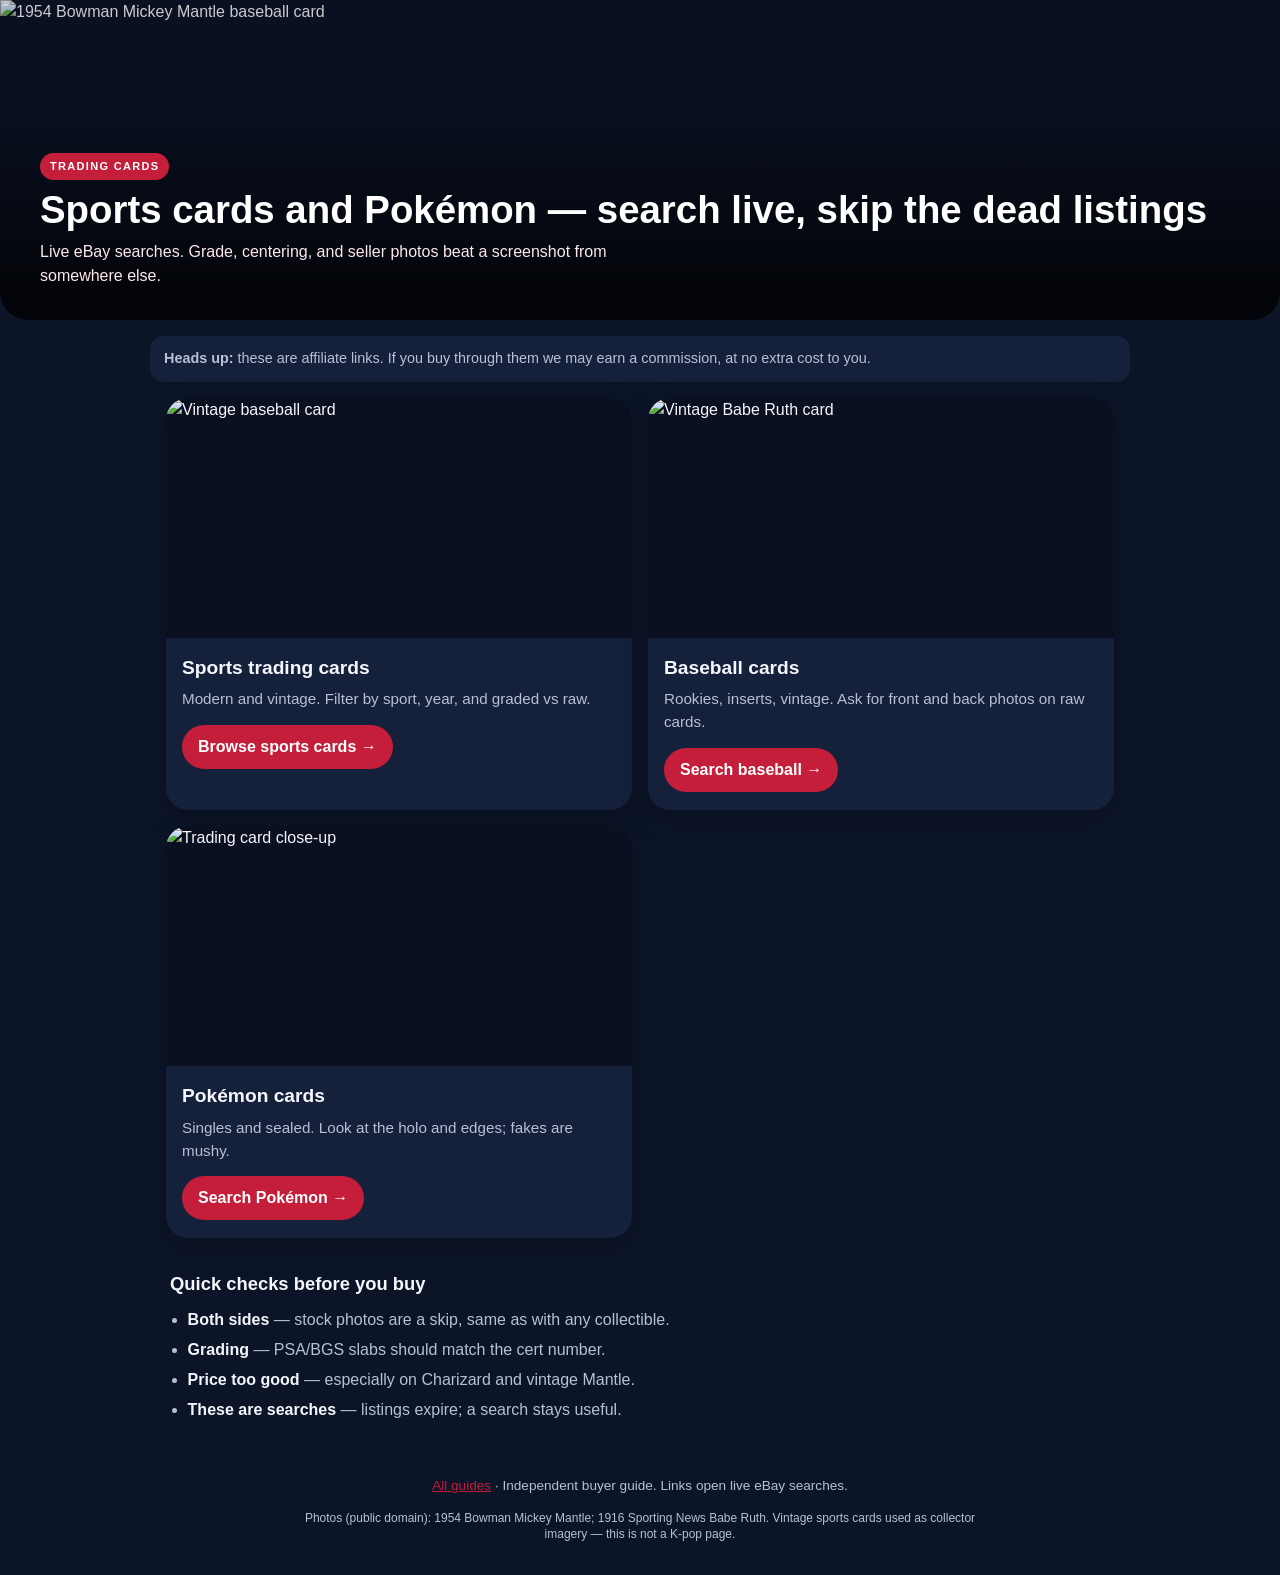
==== cards.html @ bcef8f26 "Add niche buyer guides with matching photos" ====
<!DOCTYPE html>
<html lang="en">
<head>
  <meta charset="utf-8">
  <meta name="viewport" content="width=device-width, initial-scale=1">
  <title>Sports cards &amp; Pokémon on eBay</title>
  <meta name="description" content="Live eBay searches for sports trading cards, baseball cards, and Pokémon cards.">
  <style>
:root { --bg:#0c1428; --ink:#f4f6fb; --muted:#b7c0d4; --card:#15203a; --accent:#c41e3a; --accent-ink:#fff; --lede:#fde8ec; }
* { box-sizing: border-box; }
html, body { margin: 0; padding: 0; }
body { font-family: "Segoe UI", "Helvetica Neue", Arial, sans-serif; background: var(--bg); color: var(--ink); line-height: 1.5; }
.hero { position: relative; overflow: hidden; border-radius: 0 0 28px 28px; }
.hero-img { width: 100%; height: 320px; object-fit: cover; display: block; }
.hero-scrim { position: absolute; inset: 0; background: linear-gradient(to top, rgba(0,0,0,.78) 8%, rgba(0,0,0,.18) 70%); }
.hero-copy { position: absolute; left: 0; right: 0; bottom: 0; padding: 28px 20px 24px; color: #fff; }
.kicker { display: inline-block; margin: 0 0 8px; background: var(--accent); color: var(--accent-ink, #fff); font-size: 11px; font-weight: 700; letter-spacing: .12em; text-transform: uppercase; padding: 5px 10px; border-radius: 999px; }
.hero h1 { margin: 0 0 8px; font-size: clamp(1.6rem, 4.5vw, 2.4rem); line-height: 1.15; font-weight: 800; }
.lede { margin: 0; color: var(--lede, #eee); font-size: 1rem; max-width: 36rem; }
.disclosure { margin: 16px 16px 8px; padding: 12px 14px; background: var(--card); border-radius: 14px; font-size: .9rem; color: var(--muted); }
.grid { display: grid; gap: 16px; padding: 8px 16px 24px; }
@media (min-width: 720px) {
  .grid { grid-template-columns: 1fr 1fr; max-width: 980px; margin: 0 auto; }
  .hero-copy { padding: 36px 40px 32px; }
  .disclosure { max-width: 980px; margin-left: auto; margin-right: auto; }
}
.card { display: flex; flex-direction: column; background: var(--card); border-radius: 22px; overflow: hidden; text-decoration: none; color: inherit; box-shadow: 0 10px 30px rgba(0,0,0,.18); transition: transform .15s ease, box-shadow .15s ease; }
.card:hover, .card:focus-visible { transform: translateY(-4px); box-shadow: 0 16px 40px color-mix(in srgb, var(--accent) 35%, transparent); outline: none; }
.card img { width: 100%; height: 190px; object-fit: cover; display: block; background: #222; }
.card-body { padding: 16px 16px 18px; }
.card h2 { margin: 0 0 6px; font-size: 1.2rem; }
.card p { margin: 0 0 14px; color: var(--muted); font-size: .95rem; }
.btn { display: inline-block; background: var(--accent); color: var(--accent-ink, #fff); font-weight: 700; padding: 10px 16px; border-radius: 999px; }
.btn::after { content: " →"; }
.tips { max-width: 980px; margin: 0 auto 32px; padding: 8px 20px 0; }
.tips h2 { margin: 0 0 10px; font-size: 1.15rem; }
.tips ul { margin: 0; padding-left: 1.1rem; color: var(--muted); }
.tips li { margin-bottom: 6px; }
.tips strong { color: var(--ink); }
footer { text-align: center; padding: 8px 16px 32px; color: var(--muted); font-size: .85rem; }
footer a { color: var(--accent); }
.credits { font-size: .75rem; max-width: 42rem; margin: 8px auto 0; line-height: 1.4; }
.card img { object-fit: contain; background:#0a1020; height: 240px; }
  </style>
</head>
<body>
  <header class="hero">
    <img class="hero-img" src="img/mantle-card.jpg" alt="1954 Bowman Mickey Mantle baseball card">
    <div class="hero-scrim"></div>
    <div class="hero-copy">
      <p class="kicker">Trading cards</p>
      <h1>Sports cards and Pokémon — search live, skip the dead listings</h1>
      <p class="lede">Live eBay searches. Grade, centering, and seller photos beat a screenshot from somewhere else.</p>
    </div>
  </header>
  <p class="disclosure"><strong>Heads up:</strong> these are affiliate links. If you buy through them we may earn a commission, at no extra cost to you.</p>
  <main class="grid" aria-label="Search links">
    <a class="card" href="https://www.ebay.com/sch/i.html?_nkw=sports+trading+cards&mkcid=1&mkrid=711-53200-19255-0&siteid=0&campid=5338419700&customid=sports-cards&toolid=10001&mkevt=1" target="_blank" rel="nofollow sponsored noopener">
      <img src="img/mantle-card.jpg" alt="Vintage baseball card">
      <div class="card-body">
        <h2>Sports trading cards</h2>
        <p>Modern and vintage. Filter by sport, year, and graded vs raw.</p>
        <span class="btn">Browse sports cards</span>
      </div>
    </a>
    <a class="card" href="https://www.ebay.com/sch/i.html?_nkw=baseball+cards&mkcid=1&mkrid=711-53200-19255-0&siteid=0&campid=5338419700&customid=baseball&toolid=10001&mkevt=1" target="_blank" rel="nofollow sponsored noopener">
      <img src="img/babe-ruth-card.jpg" alt="Vintage Babe Ruth card">
      <div class="card-body">
        <h2>Baseball cards</h2>
        <p>Rookies, inserts, vintage. Ask for front and back photos on raw cards.</p>
        <span class="btn">Search baseball</span>
      </div>
    </a>
    <a class="card" href="https://www.ebay.com/sch/i.html?_nkw=pokemon+cards&mkcid=1&mkrid=711-53200-19255-0&siteid=0&campid=5338419700&customid=pokemon&toolid=10001&mkevt=1" target="_blank" rel="nofollow sponsored noopener">
      <img src="img/mantle-card.jpg" alt="Trading card close-up">
      <div class="card-body">
        <h2>Pokémon cards</h2>
        <p>Singles and sealed. Look at the holo and edges; fakes are mushy.</p>
        <span class="btn">Search Pokémon</span>
      </div>
    </a>
  </main>
  <section class="tips">
    <h2>Quick checks before you buy</h2>
    <ul>
      <li><strong>Both sides</strong> — stock photos are a skip, same as with any collectible.</li>
      <li><strong>Grading</strong> — PSA/BGS slabs should match the cert number.</li>
      <li><strong>Price too good</strong> — especially on Charizard and vintage Mantle.</li>
      <li><strong>These are searches</strong> — listings expire; a search stays useful.</li>
    </ul>
  </section>
  <footer>
    <p><a href="hub.html">All guides</a> · Independent buyer guide. Links open live eBay searches.</p>
    <p class="credits">Photos (public domain): 1954 Bowman Mickey Mantle; 1916 Sporting News Babe Ruth. Vintage sports cards used as collector imagery — this is not a K-pop page.</p>
    
  </footer>
</body>
</html>
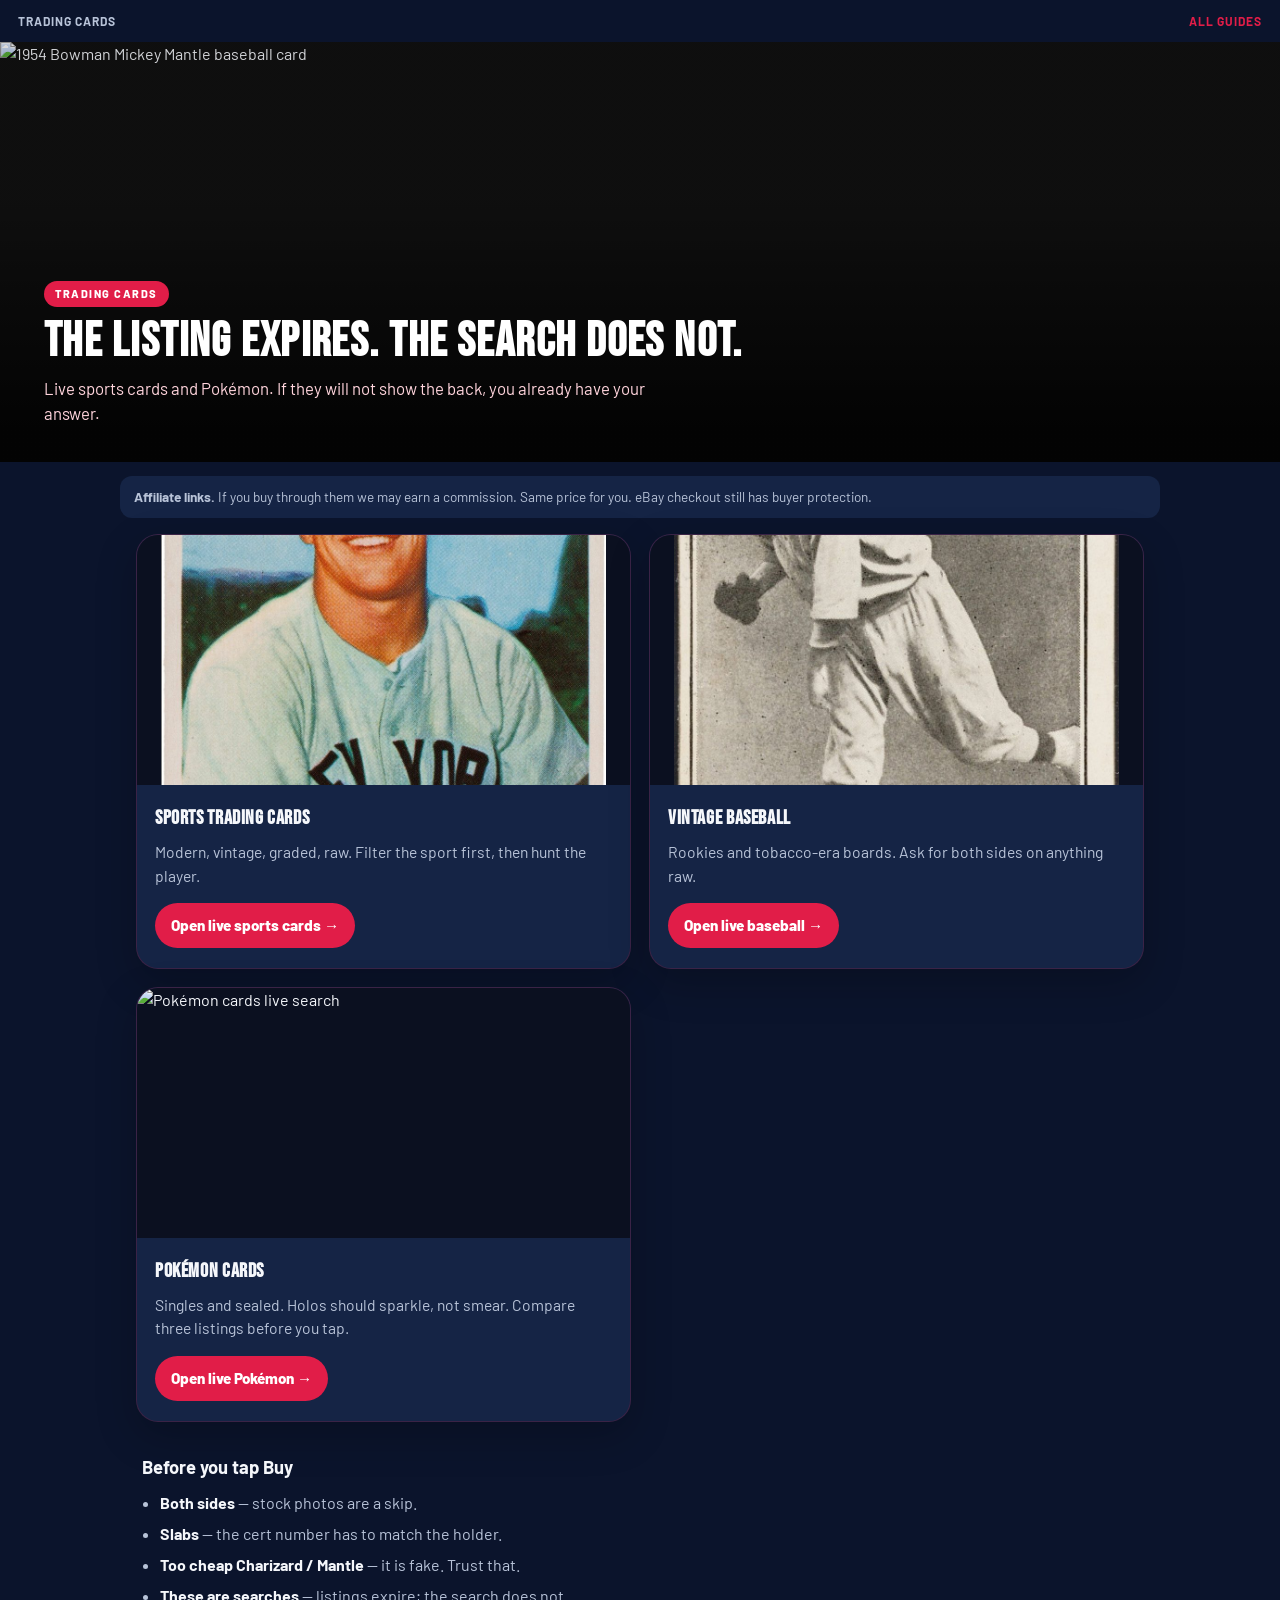
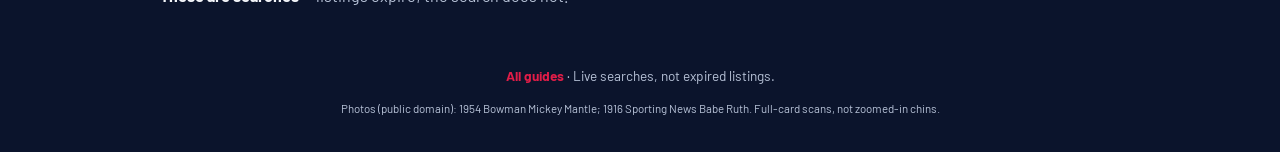
==== commit 51cb0ad4: "Polish niche guides — copy and photos." ====
--- a/cards.html
+++ b/cards.html
@@ -3,96 +3,100 @@
 <head>
   <meta charset="utf-8">
   <meta name="viewport" content="width=device-width, initial-scale=1">
-  <title>Sports cards &amp; Pokémon on eBay</title>
-  <meta name="description" content="Live eBay searches for sports trading cards, baseball cards, and Pokémon cards.">
-  <style>
-:root { --bg:#0c1428; --ink:#f4f6fb; --muted:#b7c0d4; --card:#15203a; --accent:#c41e3a; --accent-ink:#fff; --lede:#fde8ec; }
-* { box-sizing: border-box; }
-html, body { margin: 0; padding: 0; }
-body { font-family: "Segoe UI", "Helvetica Neue", Arial, sans-serif; background: var(--bg); color: var(--ink); line-height: 1.5; }
-.hero { position: relative; overflow: hidden; border-radius: 0 0 28px 28px; }
-.hero-img { width: 100%; height: 320px; object-fit: cover; display: block; }
-.hero-scrim { position: absolute; inset: 0; background: linear-gradient(to top, rgba(0,0,0,.78) 8%, rgba(0,0,0,.18) 70%); }
-.hero-copy { position: absolute; left: 0; right: 0; bottom: 0; padding: 28px 20px 24px; color: #fff; }
-.kicker { display: inline-block; margin: 0 0 8px; background: var(--accent); color: var(--accent-ink, #fff); font-size: 11px; font-weight: 700; letter-spacing: .12em; text-transform: uppercase; padding: 5px 10px; border-radius: 999px; }
-.hero h1 { margin: 0 0 8px; font-size: clamp(1.6rem, 4.5vw, 2.4rem); line-height: 1.15; font-weight: 800; }
-.lede { margin: 0; color: var(--lede, #eee); font-size: 1rem; max-width: 36rem; }
-.disclosure { margin: 16px 16px 8px; padding: 12px 14px; background: var(--card); border-radius: 14px; font-size: .9rem; color: var(--muted); }
-.grid { display: grid; gap: 16px; padding: 8px 16px 24px; }
-@media (min-width: 720px) {
-  .grid { grid-template-columns: 1fr 1fr; max-width: 980px; margin: 0 auto; }
-  .hero-copy { padding: 36px 40px 32px; }
-  .disclosure { max-width: 980px; margin-left: auto; margin-right: auto; }
+  <title>Sports cards & Pokémon — live eBay searches</title>
+  <meta name="description" content="Live eBay searches for sports trading cards, vintage baseball, and Pokémon cards.">
+  <style>@import url('https://fonts.googleapis.com/css2?family=Barlow:wght@400;600;800&family=Bebas+Neue&family=Cormorant+Garamond:wght@600;700&family=IBM+Plex+Sans:wght@400;600;700&family=Newsreader:opsz,wght@6..72,500;6..72,700&family=Oswald:wght@500;700&display=swap');
+:root{--bg:#0b142c;--ink:#f5f7fb;--muted:#b8c3d8;--card:#152445;--accent:#e11d48;--accent-ink:#fff;--lede:#ffd4dc;--track:.03em}
+*{box-sizing:border-box}
+html,body{margin:0;padding:0}
+body{font-family:var(--body);background:var(--bg);color:var(--ink);line-height:1.5}
+a{color:inherit}
+.topnav{display:flex;justify-content:space-between;align-items:center;padding:12px 18px;font-size:12px;letter-spacing:.08em;text-transform:uppercase;font-weight:700;color:var(--muted)}
+.topnav a{color:var(--accent);text-decoration:none}
+.hero{position:relative;overflow:hidden}
+.hero-img{width:100%;height:min(58vw,420px);object-fit:cover;display:block;background:#111}
+.hero-scrim{position:absolute;inset:0;background:linear-gradient(to top,rgba(0,0,0,.82) 8%,rgba(0,0,0,.15) 62%)}
+.hero-copy{position:absolute;left:0;right:0;bottom:0;padding:28px 20px 26px;color:#fff}
+.kicker{display:inline-block;margin:0 0 10px;background:var(--accent);color:var(--accent-ink,#fff);font-size:11px;font-weight:800;letter-spacing:.14em;text-transform:uppercase;padding:5px 11px;border-radius:999px}
+.hero h1{font-family:var(--display);margin:0 0 8px;font-size:clamp(1.85rem,5.2vw,3rem);line-height:1.05;font-weight:700;letter-spacing:var(--track,0)}
+.lede{margin:0;color:var(--lede,#f0f0f0);font-size:1.05rem;max-width:38rem}
+.disclosure{margin:14px 16px 6px;padding:11px 14px;background:var(--card);border-radius:12px;font-size:.85rem;color:var(--muted)}
+.grid{display:grid;gap:18px;padding:10px 16px 28px}
+@media(min-width:760px){
+  .grid{grid-template-columns:1fr 1fr;max-width:1040px;margin:0 auto}
+  .hero-copy{padding:40px 44px 36px}
+  .disclosure{max-width:1040px;margin-left:auto;margin-right:auto}
+  .hero-img{height:420px}
 }
-.card { display: flex; flex-direction: column; background: var(--card); border-radius: 22px; overflow: hidden; text-decoration: none; color: inherit; box-shadow: 0 10px 30px rgba(0,0,0,.18); transition: transform .15s ease, box-shadow .15s ease; }
-.card:hover, .card:focus-visible { transform: translateY(-4px); box-shadow: 0 16px 40px color-mix(in srgb, var(--accent) 35%, transparent); outline: none; }
-.card img { width: 100%; height: 190px; object-fit: cover; display: block; background: #222; }
-.card-body { padding: 16px 16px 18px; }
-.card h2 { margin: 0 0 6px; font-size: 1.2rem; }
-.card p { margin: 0 0 14px; color: var(--muted); font-size: .95rem; }
-.btn { display: inline-block; background: var(--accent); color: var(--accent-ink, #fff); font-weight: 700; padding: 10px 16px; border-radius: 999px; }
-.btn::after { content: " →"; }
-.tips { max-width: 980px; margin: 0 auto 32px; padding: 8px 20px 0; }
-.tips h2 { margin: 0 0 10px; font-size: 1.15rem; }
-.tips ul { margin: 0; padding-left: 1.1rem; color: var(--muted); }
-.tips li { margin-bottom: 6px; }
-.tips strong { color: var(--ink); }
-footer { text-align: center; padding: 8px 16px 32px; color: var(--muted); font-size: .85rem; }
-footer a { color: var(--accent); }
-.credits { font-size: .75rem; max-width: 42rem; margin: 8px auto 0; line-height: 1.4; }
-.card img { object-fit: contain; background:#0a1020; height: 240px; }
-  </style>
+.card{display:flex;flex-direction:column;background:var(--card);border-radius:22px;overflow:hidden;text-decoration:none;color:inherit;box-shadow:0 14px 40px rgba(0,0,0,.22);transition:transform .15s ease, box-shadow .15s ease;border:1px solid color-mix(in srgb, var(--accent) 18%, transparent)}
+.card:hover,.card:focus-visible{transform:translateY(-5px);box-shadow:0 18px 44px color-mix(in srgb, var(--accent) 32%, transparent);outline:none}
+.card img{width:100%;height:210px;object-fit:cover;display:block;background:#0a0a0a}
+.card.card-contain img{object-fit:contain;background:#0b1020;height:250px}
+.card-body{padding:18px 18px 20px}
+.card h2{margin:0 0 6px;font-size:1.28rem;font-family:var(--display);letter-spacing:var(--track,0);font-weight:700}
+.card p{margin:0 0 16px;color:var(--muted);font-size:.98rem}
+.btn{display:inline-block;background:var(--accent);color:var(--accent-ink,#fff);font-weight:800;padding:11px 16px;border-radius:999px;font-size:.95rem}
+.btn::after{content:" →"}
+.tips{max-width:1040px;margin:0 auto 36px;padding:4px 22px 0}
+.tips h2{margin:0 0 10px;font-size:1.15rem}
+.tips ul{margin:0;padding-left:1.15rem;color:var(--muted)}
+.tips li{margin-bottom:7px}
+.tips strong{color:var(--ink)}
+footer{text-align:center;padding:8px 16px 36px;color:var(--muted);font-size:.85rem}
+footer a{color:var(--accent);font-weight:700;text-decoration:none}
+.credits{font-size:.72rem;max-width:44rem;margin:8px auto 0;line-height:1.45}
+body{--display:'Bebas Neue', 'Oswald', sans-serif;--body:'Barlow', 'Segoe UI', sans-serif;}</style>
 </head>
 <body>
+  <nav class="topnav"><span>Trading cards</span><a href="hub.html">All guides</a></nav>
   <header class="hero">
-    <img class="hero-img" src="img/mantle-card.jpg" alt="1954 Bowman Mickey Mantle baseball card">
+    <img class="hero-img" src="img/mantle-hero.jpg" alt="1954 Bowman Mickey Mantle baseball card">
     <div class="hero-scrim"></div>
     <div class="hero-copy">
       <p class="kicker">Trading cards</p>
-      <h1>Sports cards and Pokémon — search live, skip the dead listings</h1>
-      <p class="lede">Live eBay searches. Grade, centering, and seller photos beat a screenshot from somewhere else.</p>
+      <h1>The listing expires. The search does not.</h1>
+      <p class="lede">Live sports cards and Pokémon. If they will not show the back, you already have your answer.</p>
     </div>
   </header>
-  <p class="disclosure"><strong>Heads up:</strong> these are affiliate links. If you buy through them we may earn a commission, at no extra cost to you.</p>
-  <main class="grid" aria-label="Search links">
-    <a class="card" href="https://www.ebay.com/sch/i.html?_nkw=sports+trading+cards&mkcid=1&mkrid=711-53200-19255-0&siteid=0&campid=5338419700&customid=sports-cards&toolid=10001&mkevt=1" target="_blank" rel="nofollow sponsored noopener">
-      <img src="img/mantle-card.jpg" alt="Vintage baseball card">
+  <p class="disclosure"><strong>Affiliate links.</strong> If you buy through them we may earn a commission. Same price for you. eBay checkout still has buyer protection.</p>
+  <main class="grid" aria-label="Live eBay searches">
+    <a class="card card-contain card-contain" href="https://www.ebay.com/sch/i.html?_nkw=sports+trading+cards&mkcid=1&mkrid=711-53200-19255-0&siteid=0&campid=5338419700&customid=sports-cards&toolid=10001&mkevt=1" target="_blank" rel="nofollow sponsored noopener">
+      <img src="img/mantle-card.jpg" alt="Mickey Mantle Bowman card">
       <div class="card-body">
         <h2>Sports trading cards</h2>
-        <p>Modern and vintage. Filter by sport, year, and graded vs raw.</p>
-        <span class="btn">Browse sports cards</span>
+        <p>Modern, vintage, graded, raw. Filter the sport first, then hunt the player.</p>
+        <span class="btn">Open live sports cards</span>
       </div>
     </a>
-    <a class="card" href="https://www.ebay.com/sch/i.html?_nkw=baseball+cards&mkcid=1&mkrid=711-53200-19255-0&siteid=0&campid=5338419700&customid=baseball&toolid=10001&mkevt=1" target="_blank" rel="nofollow sponsored noopener">
+    <a class="card card-contain card-contain" href="https://www.ebay.com/sch/i.html?_nkw=baseball+cards&mkcid=1&mkrid=711-53200-19255-0&siteid=0&campid=5338419700&customid=baseball&toolid=10001&mkevt=1" target="_blank" rel="nofollow sponsored noopener">
       <img src="img/babe-ruth-card.jpg" alt="Vintage Babe Ruth card">
       <div class="card-body">
-        <h2>Baseball cards</h2>
-        <p>Rookies, inserts, vintage. Ask for front and back photos on raw cards.</p>
-        <span class="btn">Search baseball</span>
+        <h2>Vintage baseball</h2>
+        <p>Rookies and tobacco-era boards. Ask for both sides on anything raw.</p>
+        <span class="btn">Open live baseball</span>
       </div>
     </a>
-    <a class="card" href="https://www.ebay.com/sch/i.html?_nkw=pokemon+cards&mkcid=1&mkrid=711-53200-19255-0&siteid=0&campid=5338419700&customid=pokemon&toolid=10001&mkevt=1" target="_blank" rel="nofollow sponsored noopener">
-      <img src="img/mantle-card.jpg" alt="Trading card close-up">
+    <a class="card card-contain card-contain" href="https://www.ebay.com/sch/i.html?_nkw=pokemon+cards&mkcid=1&mkrid=711-53200-19255-0&siteid=0&campid=5338419700&customid=pokemon&toolid=10001&mkevt=1" target="_blank" rel="nofollow sponsored noopener">
+      <img src="img/pokemon-tile.jpg" alt="Pokémon cards live search">
       <div class="card-body">
         <h2>Pokémon cards</h2>
-        <p>Singles and sealed. Look at the holo and edges; fakes are mushy.</p>
-        <span class="btn">Search Pokémon</span>
+        <p>Singles and sealed. Holos should sparkle, not smear. Compare three listings before you tap.</p>
+        <span class="btn">Open live Pokémon</span>
       </div>
     </a>
   </main>
   <section class="tips">
-    <h2>Quick checks before you buy</h2>
+    <h2>Before you tap Buy</h2>
     <ul>
-      <li><strong>Both sides</strong> — stock photos are a skip, same as with any collectible.</li>
-      <li><strong>Grading</strong> — PSA/BGS slabs should match the cert number.</li>
-      <li><strong>Price too good</strong> — especially on Charizard and vintage Mantle.</li>
-      <li><strong>These are searches</strong> — listings expire; a search stays useful.</li>
+      <li><strong>Both sides</strong> — stock photos are a skip.</li>
+      <li><strong>Slabs</strong> — the cert number has to match the holder.</li>
+      <li><strong>Too cheap Charizard / Mantle</strong> — it is fake. Trust that.</li>
+      <li><strong>These are searches</strong> — listings expire; the search does not.</li>
     </ul>
   </section>
   <footer>
-    <p><a href="hub.html">All guides</a> · Independent buyer guide. Links open live eBay searches.</p>
-    <p class="credits">Photos (public domain): 1954 Bowman Mickey Mantle; 1916 Sporting News Babe Ruth. Vintage sports cards used as collector imagery — this is not a K-pop page.</p>
-    
+    <p><a href="hub.html">All guides</a> · Live searches, not expired listings.</p>
+    <p class="credits">Photos (public domain): 1954 Bowman Mickey Mantle; 1916 Sporting News Babe Ruth. Full-card scans, not zoomed-in chins.</p>
   </footer>
 </body>
 </html>
